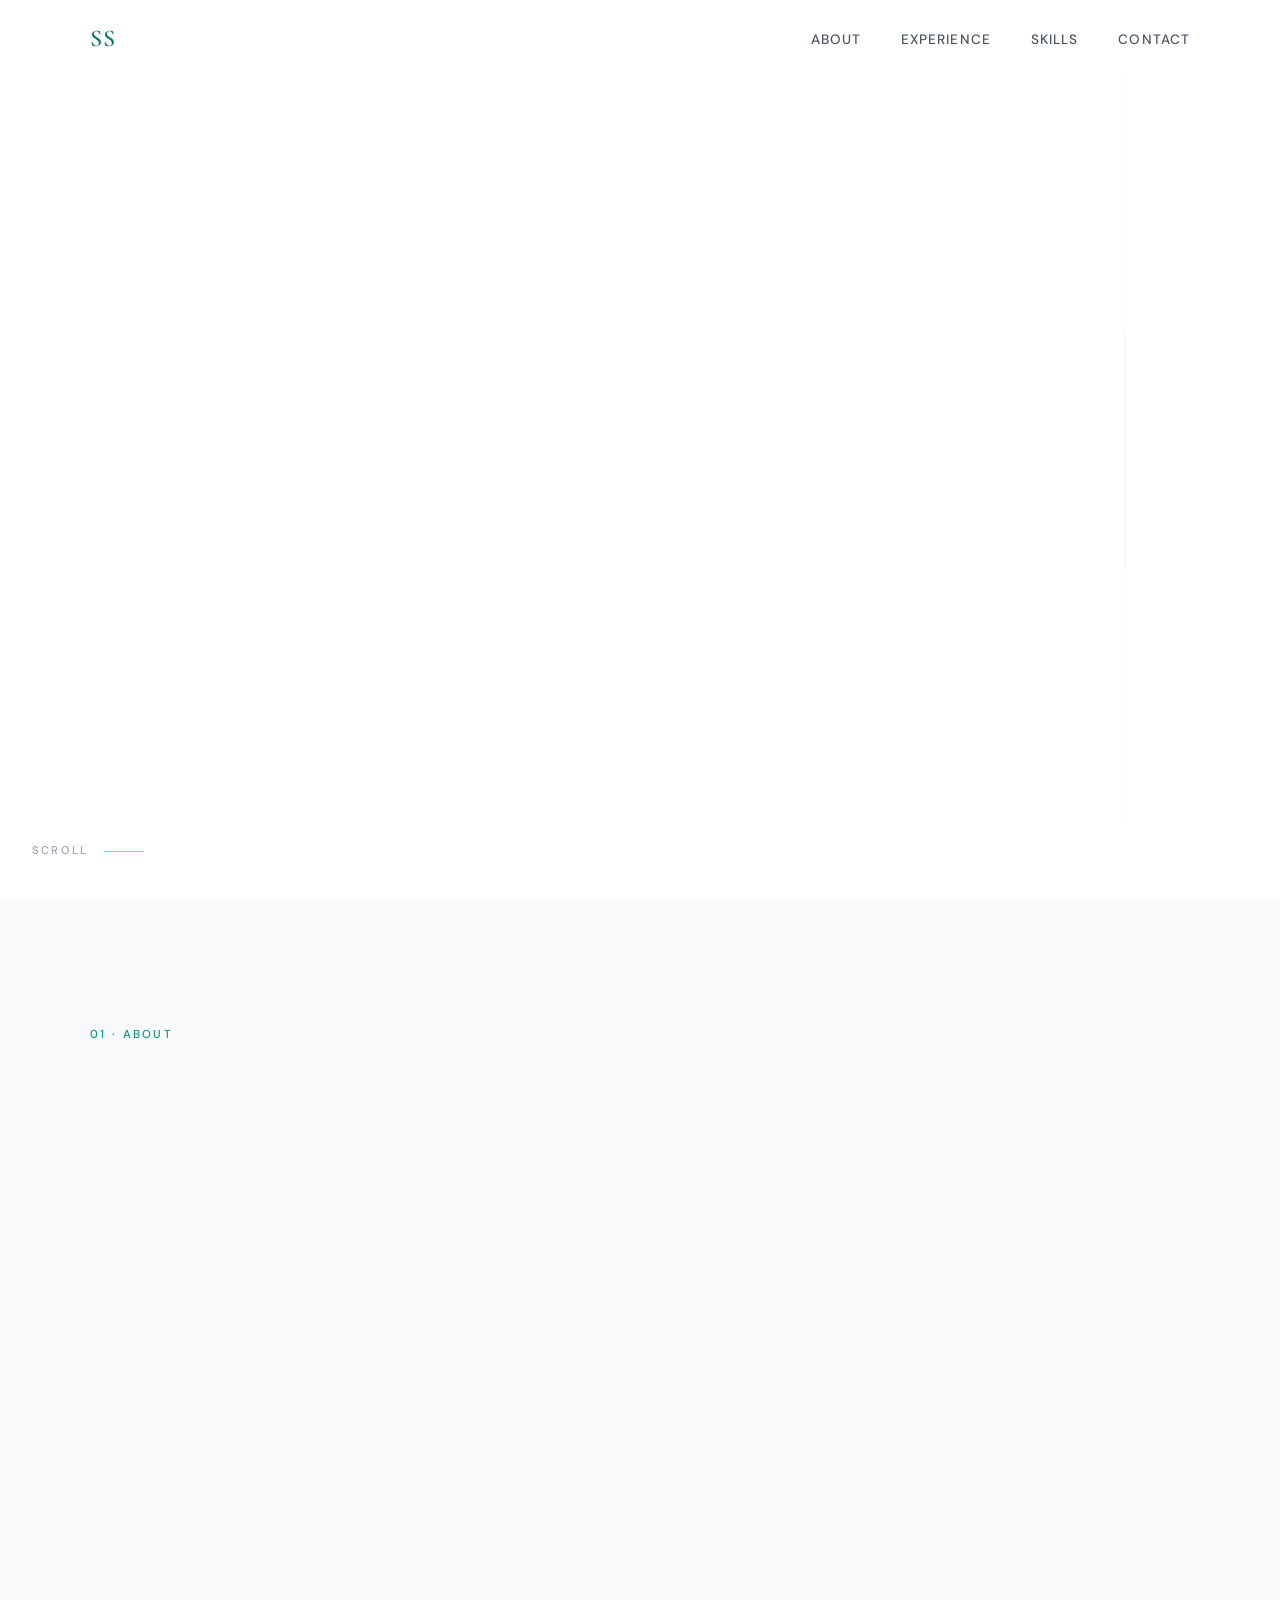
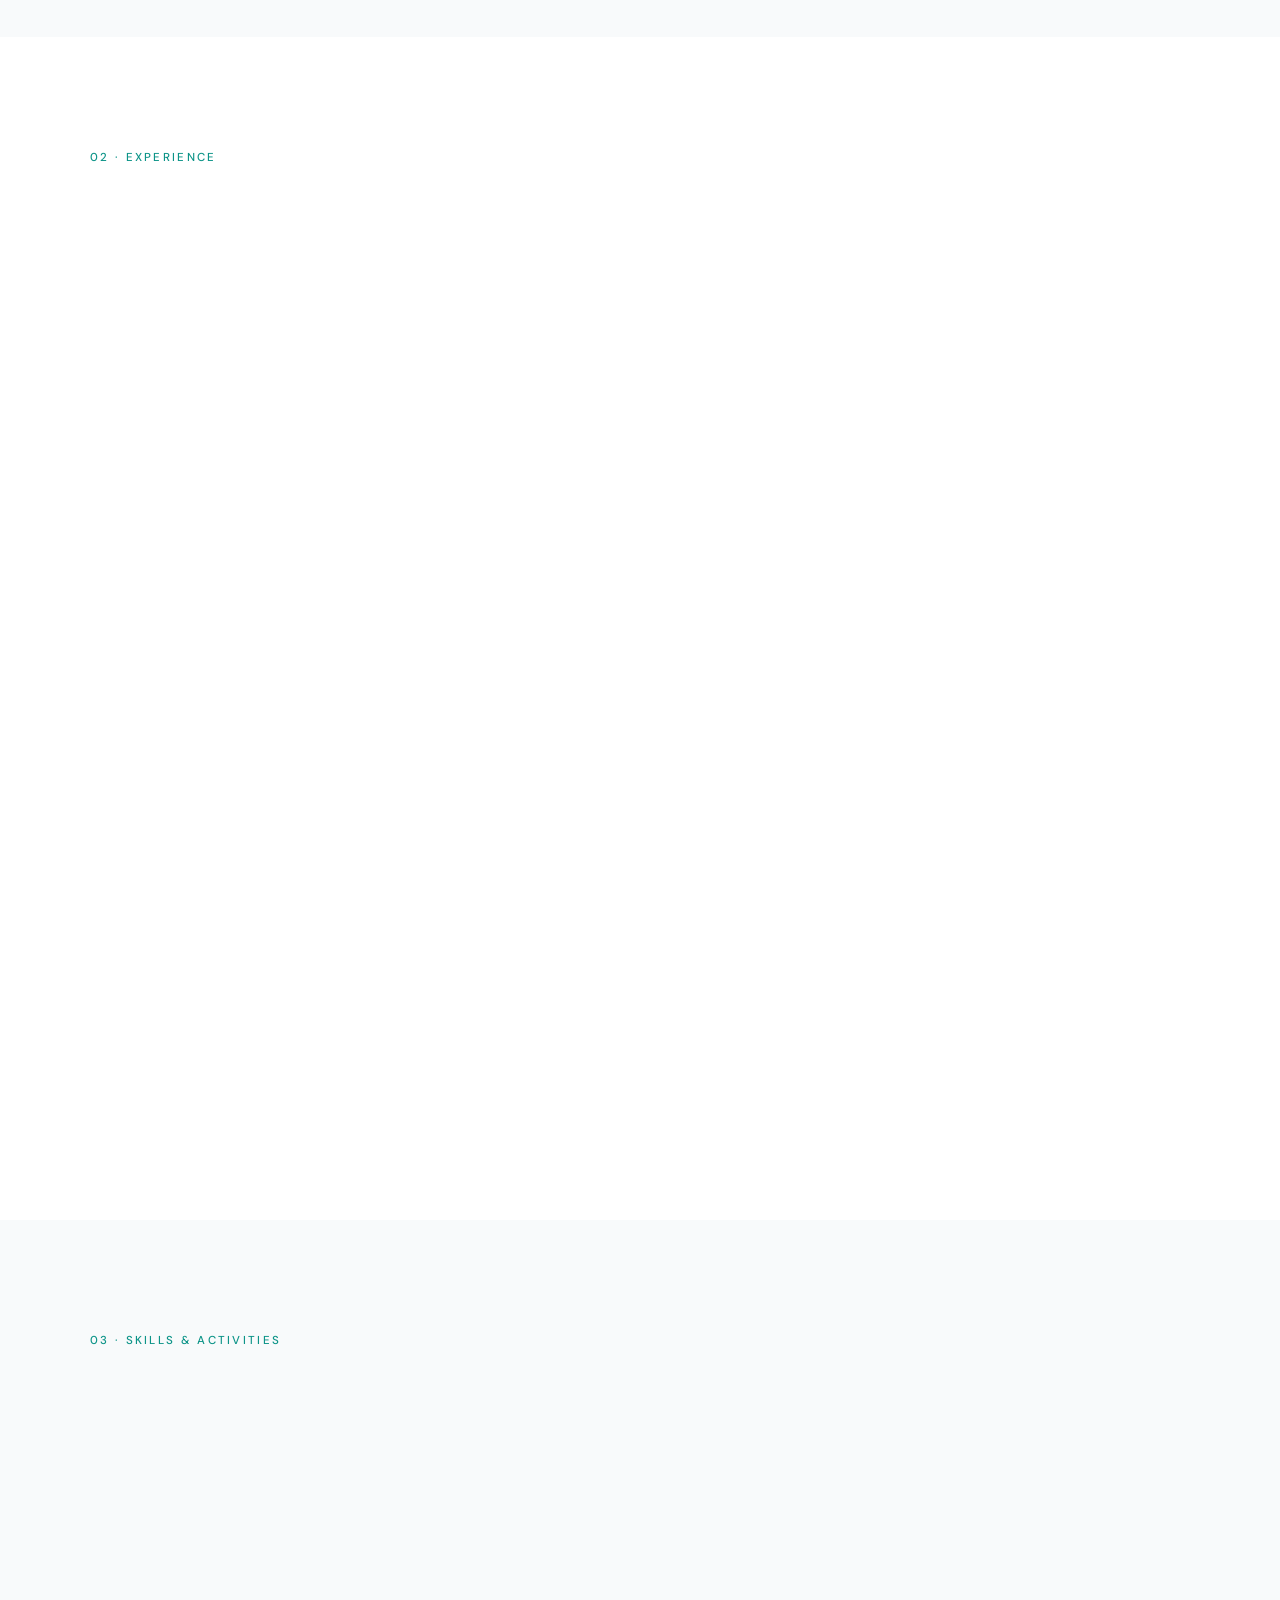
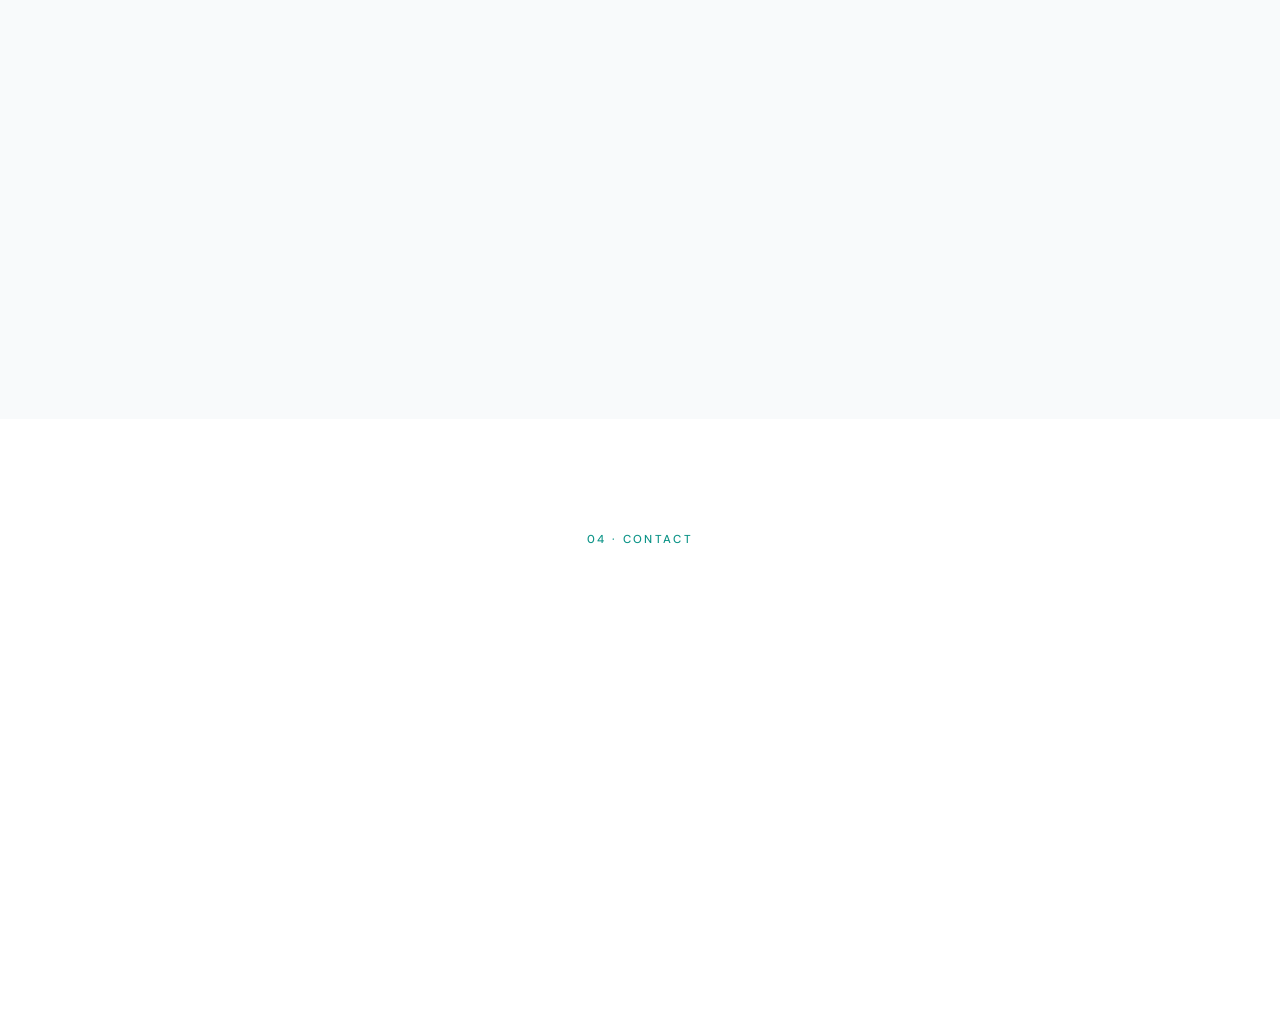
==== index[1].html @ 643a497d "Add files via upload" ====
<!DOCTYPE html>
<html lang="en">
<head>
  <meta charset="UTF-8" />
  <meta name="viewport" content="width=device-width, initial-scale=1.0" />
  <title>Samuel Shapiro — Portfolio</title>
  <link rel="stylesheet" href="styles.css" />
  <link rel="preconnect" href="https://fonts.googleapis.com" />
  <link rel="preconnect" href="https://fonts.gstatic.com" crossorigin />
  <link href="https://fonts.googleapis.com/css2?family=Cormorant+Garamond:ital,wght@0,300;0,400;0,600;1,300;1,400&family=DM+Sans:wght@300;400;500&display=swap" rel="stylesheet" />
</head>
<body>

  <!-- NAV -->
  <nav id="navbar">
    <div class="nav-inner">
      <a href="#hero" class="nav-logo">SS</a>
      <ul class="nav-links">
        <li><a href="#about">About</a></li>
        <li><a href="#experience">Experience</a></li>
        <li><a href="#skills">Skills</a></li>
        <li><a href="#contact">Contact</a></li>
      </ul>
      <button class="nav-toggle" id="navToggle" aria-label="Toggle menu">
        <span></span><span></span><span></span>
      </button>
    </div>
  </nav>

  <!-- HERO -->
  <section id="hero">
    <div class="hero-bg-line"></div>
    <div class="hero-content">
      <div class="hero-text">
        <p class="hero-eyebrow reveal">Business Analytics & Pre-Law · Rutgers University</p>
        <h1 class="hero-name reveal">Samuel<br><em>Shapiro</em></h1>
        <p class="hero-tagline reveal">Analytical thinker. Persuasive communicator.<br>Future leader at the intersection of business and law.</p>
        <div class="hero-cta reveal">
          <a href="#about" class="btn-primary">Learn More</a>
          <a href="#contact" class="btn-ghost">Get In Touch</a>
        </div>
      </div>
      <div class="hero-photo reveal">
        <img src="IMG_1897.jpg" alt="Samuel Shapiro" />
      </div>
    </div>
    <div class="hero-scroll-hint">
      <span>Scroll</span>
      <div class="scroll-line"></div>
    </div>
  </section>

  <!-- ABOUT -->
  <section id="about">
    <div class="section-inner about-grid">
      <div class="about-label-col">
        <span class="section-label">01 · About</span>
      </div>
      <div class="about-text-col">
        <h2 class="section-heading reveal">Who I Am</h2>
        <p class="about-body reveal">I'm a first-year student at Rutgers University pursuing a B.S. in Business Analytics &amp; Information Technology with a Pre-Law concentration. I bring together analytical rigor, competitive debate experience, and a genuine curiosity about how law and business intersect to shape the world.</p>
        <p class="about-body reveal">Outside the classroom, I've led an orchestra section, competed on a varsity swim team, and built real customer-service skills at work — all while maintaining a 4.0 GPA. I thrive in environments that demand both precision and persuasion.</p>
        <div class="about-stats reveal">
          <div class="stat">
            <span class="stat-num">4.0</span>
            <span class="stat-label">GPA</span>
          </div>
          <div class="stat">
            <span class="stat-num">8+</span>
            <span class="stat-label">Debate Competitions</span>
          </div>
          <div class="stat">
            <span class="stat-num">100+</span>
            <span class="stat-label">Performance Hours</span>
          </div>
          <div class="stat">
            <span class="stat-num">3+</span>
            <span class="stat-label">Years Leadership</span>
          </div>
        </div>
      </div>
    </div>
  </section>

  <!-- EXPERIENCE -->
  <section id="experience">
    <div class="section-inner">
      <div class="section-header-row">
        <span class="section-label">02 · Experience</span>
        <h2 class="section-heading reveal">Work &amp; Leadership</h2>
      </div>

      <div class="exp-grid">

        <div class="exp-card reveal">
          <div class="exp-icon">🎯</div>
          <div class="exp-meta">
            <span class="exp-org">Taco Bell</span>
            <span class="exp-date">May 2022 – Aug 2025</span>
          </div>
          <h3 class="exp-title">Team Member, Service</h3>
          <p class="exp-location">West Berlin, NJ</p>
          <ul class="exp-bullets">
            <li>Handled 150+ transactions per shift with strong customer service standards</li>
            <li>Resolved customer concerns promptly in a high-volume, fast-paced environment</li>
            <li>Collaborated clearly with teammates and management across 6–8 hour shifts</li>
          </ul>
        </div>

        <div class="exp-card reveal">
          <div class="exp-icon">🎤</div>
          <div class="exp-meta">
            <span class="exp-org">South Jersey Debate League</span>
            <span class="exp-date">Nov 2023 – Feb 2025</span>
          </div>
          <h3 class="exp-title">Team Member — Negative</h3>
          <p class="exp-location">Marlton, NJ</p>
          <ul class="exp-bullets">
            <li>20+ hours of research per season on complex policy issues</li>
            <li>Competed in 8+ arbitrated debates, honing public speaking &amp; critical thinking</li>
            <li>Constructed and defended sophisticated arguments under competitive pressure</li>
          </ul>
        </div>

        <div class="exp-card reveal">
          <div class="exp-icon">🎻</div>
          <div class="exp-meta">
            <span class="exp-org">Cherokee High School Orchestra</span>
            <span class="exp-date">Sep 2021 – Jun 2025</span>
          </div>
          <h3 class="exp-title">Lead of Viola Section · Leadership Committee</h3>
          <p class="exp-location">Marlton, NJ</p>
          <ul class="exp-bullets">
            <li>100+ volunteer performance hours across formal and casual events</li>
            <li>Led outreach to 150+ middle school students alongside the leadership team</li>
            <li>Upheld performance standards across 5 distinct orchestral ensembles</li>
          </ul>
        </div>

        <div class="exp-card reveal">
          <div class="exp-icon">🏊</div>
          <div class="exp-meta">
            <span class="exp-org">Varsity Men's Swim Team</span>
            <span class="exp-date">Nov 2021 – Feb 2025</span>
          </div>
          <h3 class="exp-title">Varsity Team Member</h3>
          <p class="exp-location">Marlton, NJ</p>
          <ul class="exp-bullets">
            <li>Balanced rigorous daily practice with a demanding academic course load</li>
            <li>Contributed to team outcomes through disciplined collaboration and training</li>
            <li>Competed in 2+ meets per week while maintaining academic excellence</li>
          </ul>
        </div>

      </div>
    </div>
  </section>

  <!-- SKILLS -->
  <section id="skills">
    <div class="section-inner">
      <div class="section-header-row">
        <span class="section-label">03 · Skills &amp; Activities</span>
        <h2 class="section-heading reveal">What I Bring</h2>
      </div>

      <div class="skills-layout">
        <div class="skills-col reveal">
          <h3 class="skills-group-title">Academic Focus</h3>
          <div class="tag-list">
            <span class="tag">Business Analytics</span>
            <span class="tag">Information Technology</span>
            <span class="tag">Pre-Law</span>
            <span class="tag">Macroeconomics</span>
            <span class="tag">Microeconomics</span>
            <span class="tag">Statistics for Business</span>
            <span class="tag">Supply Chain</span>
            <span class="tag">Marketing</span>
          </div>
        </div>

        <div class="skills-col reveal">
          <h3 class="skills-group-title">Tools &amp; Software</h3>
          <div class="tag-list">
            <span class="tag teal">Microsoft Word</span>
            <span class="tag teal">Microsoft PowerPoint</span>
          </div>
          <h3 class="skills-group-title" style="margin-top:2rem;">Core Competencies</h3>
          <div class="tag-list">
            <span class="tag">Public Speaking</span>
            <span class="tag">Critical Thinking</span>
            <span class="tag">Customer Service</span>
            <span class="tag">Team Leadership</span>
            <span class="tag">Research &amp; Analysis</span>
          </div>
        </div>

        <div class="skills-col reveal">
          <h3 class="skills-group-title">Campus Organizations</h3>
          <ul class="org-list">
            <li>Beta Alpha Psi (BAP) Honors Society</li>
            <li>Rutgers Pre-Law Society</li>
            <li>Rutgers Hillel Pre-Law Society</li>
            <li>Business Information Technology Society</li>
            <li>Rutgers Olami JBiz</li>
            <li>Rutgers RJX · Chabad · Hillel</li>
            <li>Intramural Flag Football</li>
          </ul>
        </div>
      </div>

      <!-- Honors bar -->
      <div class="honors-bar reveal">
        <span class="honor">🏅 Dean's List — Fall 2025</span>
        <span class="honor-divider">·</span>
        <span class="honor">🧠 Youth MENSA</span>
        <span class="honor-divider">·</span>
        <span class="honor">📘 National Honors Society 2024–25</span>
        <span class="honor-divider">·</span>
        <span class="honor">🌟 Academic Excellence Award 2021–25</span>
      </div>
    </div>
  </section>

  <!-- CONTACT -->
  <section id="contact">
    <div class="section-inner contact-inner">
      <span class="section-label">04 · Contact</span>
      <h2 class="section-heading reveal">Let's Connect</h2>
      <p class="contact-sub reveal">I'm always open to new conversations, opportunities, and connections.</p>

      <div class="contact-cards reveal">
        <a href="/cdn-cgi/l/email-protection#146775793a677c75647d667b2c2423547379757d783a777b79" class="contact-card">
          <span class="contact-icon">✉</span>
          <span class="contact-type">Email</span>
          <span class="contact-value"><span class="__cf_email__" data-cfemail="c4b7a5a9eab7aca5b4adb6abfcf4f384a3a9a5ada8eaa7aba9">[email&#160;protected]</span></span>
        </a>
        <a href="tel:8568666456" class="contact-card">
          <span class="contact-icon">📞</span>
          <span class="contact-type">Phone</span>
          <span class="contact-value">856-866-6456</span>
        </a>
        <a href="https://www.linkedin.com/in/sam-shapiro-b4908a328" target="_blank" class="contact-card">
          <span class="contact-icon">💼</span>
          <span class="contact-type">LinkedIn</span>
          <span class="contact-value">sam-shapiro-b4908a328</span>
        </a>
      </div>
    </div>
  </section>

  <foo
---- styles.css ----
/* =========================================
   SAMUEL SHAPIRO · PORTFOLIO
   Clean · Minimal · Editorial · Teal Accent
   ========================================= */

*, *::before, *::after {
  box-sizing: border-box;
  margin: 0;
  padding: 0;
}

:root {
  --teal: #0d9488;
  --teal-light: #ccfbf1;
  --teal-mid: #5eead4;
  --teal-dark: #0f766e;
  --white: #ffffff;
  --off-white: #f8fafb;
  --gray-50: #f9fafb;
  --gray-100: #f3f4f6;
  --gray-200: #e5e7eb;
  --gray-400: #9ca3af;
  --gray-600: #4b5563;
  --gray-800: #1f2937;
  --black: #0a0a0a;
  --font-display: 'Cormorant Garamond', Georgia, serif;
  --font-body: 'DM Sans', sans-serif;
  --max-w: 1100px;
  --section-pad: 7rem 2rem;
}

html { scroll-behavior: smooth; }

body {
  font-family: var(--font-body);
  background: var(--white);
  color: var(--gray-800);
  line-height: 1.6;
  overflow-x: hidden;
}

/* ── NAV ──────────────────────────────────── */
#navbar {
  position: fixed;
  top: 0; left: 0; right: 0;
  z-index: 100;
  padding: 1.25rem 2rem;
  transition: background 0.3s, box-shadow 0.3s;
}

#navbar.scrolled {
  background: rgba(255,255,255,0.95);
  backdrop-filter: blur(8px);
  box-shadow: 0 1px 0 var(--gray-200);
}

.nav-inner {
  max-width: var(--max-w);
  margin: auto;
  display: flex;
  align-items: center;
  justify-content: space-between;
}

.nav-logo {
  font-family: var(--font-display);
  font-size: 1.5rem;
  font-weight: 600;
  color: var(--teal-dark);
  text-decoration: none;
  letter-spacing: 0.05em;
}

.nav-links {
  list-style: none;
  display: flex;
  gap: 2.5rem;
}

.nav-links a {
  text-decoration: none;
  font-size: 0.85rem;
  font-weight: 500;
  letter-spacing: 0.08em;
  text-transform: uppercase;
  color: var(--gray-600);
  transition: color 0.2s;
}

.nav-links a:hover { color: var(--teal); }

.nav-toggle {
  display: none;
  flex-direction: column;
  gap: 5px;
  background: none;
  border: none;
  cursor: pointer;
  padding: 4px;
}
.nav-toggle span {
  display: block;
  width: 22px;
  height: 2px;
  background: var(--gray-800);
  transition: all 0.3s;
}

/* ── HERO ─────────────────────────────────── */
#hero {
  min-height: 100vh;
  display: flex;
  align-items: center;
  position: relative;
  padding: 0 2rem;
  background: var(--white);
  overflow: hidden;
}

.hero-bg-line {
  position: absolute;
  top: 0; right: 12%;
  width: 1px;
  height: 100%;
  background: linear-gradient(to bottom, transparent, var(--teal-light), transparent);
  opacity: 0.6;
}

.hero-content {
  max-width: var(--max-w);
  margin: auto;
  width: 100%;
  padding-top: 5rem;
}

.hero-content {
  display: flex;
  align-items: center;
  justify-content: space-between;
  gap: 4rem;
}

.hero-text {
  flex: 1;
}

.hero-photo {
  flex-shrink: 0;
  width: 320px;
  height: 320px;
}

.hero-photo img {
  width: 100%;
  height: 100%;
  object-fit: cover;
  border-radius: 50%;
  border: 4px solid var(--teal-light);
  box-shadow: 0 0 0 8px rgba(13,148,136,0.08), 0 20px 60px rgba(0,0,0,0.12);
  display: block;
}

@media (max-width: 900px) {
  .hero-content {
    flex-direction: column-reverse;
    gap: 2.5rem;
    text-align: center;
  }
  .hero-photo {
    width: 200px;
    height: 200px;
  }
  .hero-tagline { margin: 0 auto 3rem; }
  .hero-cta { justify-content: center; }
}

.hero-eyebrow {
  font-family: var(--font-body);
  font-size: 0.8rem;
  font-weight: 500;
  letter-spacing: 0.18em;
  text-transform: uppercase;
  color: var(--teal);
  margin-bottom: 1.5rem;
}

.hero-name {
  font-family: var(--font-display);
  font-size: clamp(4.5rem, 10vw, 9rem);
  font-weight: 300;
  line-height: 0.9;
  color: var(--black);
  margin-bottom: 2rem;
}

.hero-name em {
  font-style: italic;
  color: var(--teal-dark);
}

.hero-tagline {
  font-size: 1.1rem;
  font-weight: 300;
  color: var(--gray-600);
  line-height: 1.8;
  max-width: 480px;
  margin-bottom: 3rem;
}

.hero-cta {
  display: flex;
  gap: 1rem;
  flex-wrap: wrap;
}

.btn-primary {
  display: inline-block;
  padding: 0.85rem 2.2rem;
  background: var(--teal);
  color: var(--white);
  text-decoration: none;
  font-size: 0.85rem;
  font-weight: 500;
  letter-spacing: 0.08em;
  text-transform: uppercase;
  transition: background 0.2s, transform 0.2s;
  border-radius: 2px;
}
.btn-primary:hover { background: var(--teal-dark); transform: translateY(-2px); }

.btn-ghost {
  display: inline-block;
  padding: 0.85rem 2.2rem;
  border: 1.5px solid var(--teal);
  color: var(--teal);
  text-decoration: none;
  font-size: 0.85rem;
  font-weight: 500;
  letter-spacing: 0.08em;
  text-transform: uppercase;
  transition: background 0.2s, color 0.2s, transform 0.2s;
  border-radius: 2px;
}
.btn-ghost:hover {
  background: var(--teal);
  color: var(--white);
  transform: translateY(-2px);
}

.hero-scroll-hint {
  position: absolute;
  bottom: 2.5rem;
  left: 2rem;
  display: flex;
  align-items: center;
  gap: 1rem;
}
.hero-scroll-hint span {
  font-size: 0.7rem;
  letter-spacing: 0.2em;
  text-transform: uppercase;
  color: var(--gray-400);
  font-weight: 500;
}
.scroll-line {
  width: 40px;
  height: 1px;
  background: var(--teal-mid);
  animation: scrollPulse 2s infinite;
}
@keyframes scrollPulse {
  0%, 100% { opacity: 0.3; width: 20px; }
  50% { opacity: 1; width: 40px; }
}

/* ── SECTIONS (shared) ────────────────────── */
section { padding: var(--section-pad); }

#about, #skills { background: var(--off-white); }
#experience, #contact { background: var(--white); }

.section-inner {
  max-width: var(--max-w);
  margin: auto;
}

.section-label {
  display: inline-block;
  font-size: 0.72rem;
  font-weight: 500;
  letter-spacing: 0.2em;
  text-transform: uppercase;
  color: var(--teal);
  margin-bottom: 0.75rem;
}

.section-heading {
  font-family: var(--font-display);
  font-size: clamp(2.4rem, 5vw, 4rem);
  font-weight: 300;
  color: var(--black);
  line-height: 1.1;
  margin-bottom: 2.5rem;
}

.section-header-row {
  display: flex;
  flex-direction: column;
  margin-bottom: 3rem;
}

/* ── ABOUT ────────────────────────────────── */
.about-grid {
  display: grid;
  grid-template-columns: 140px 1fr;
  gap: 3rem;
}

.about-label-col { padding-top: 0.5rem; }

.about-body {
  font-size: 1.05rem;
  font-weight: 300;
  color: var(--gray-600);
  line-height: 1.9;
  max-width: 640px;
  margin-bottom: 1.25rem;
}

.about-stats {
  display: grid;
  grid-template-columns: repeat(4, 1fr);
  gap: 1.5rem;
  margin-top: 3rem;
  padding-top: 2.5rem;
  border-top: 1px solid var(--gray-200);
}

.stat { text-align: center; }

.stat-num {
  display: block;
  font-family: var(--font-display);
  font-size: 2.8rem;
  font-weight: 600;
  color: var(--teal-dark);
  line-height: 1;
}

.stat-label {
  display: block;
  font-size: 0.75rem;
  font-weight: 500;
  letter-spacing: 0.1em;
  text-transform: uppercase;
  color: var(--gray-400);
  margin-top: 0.4rem;
}

/* ── EXPERIENCE ───────────────────────────── */
.exp-grid {
  display: grid;
  grid-template-columns: repeat(2, 1fr);
  gap: 1.5rem;
}

.exp-card {
  background: var(--gray-50);
  border: 1px solid var(--gray-200);
  border-radius: 4px;
  padding: 2rem 1.75rem;
  transition: border-color 0.25s, box-shadow 0.25s, transform 0.25s;
  position: relative;
  overflow: hidden;
}

.exp-card::before {
  content: '';
  position: absolute;
  top: 0; left: 0;
  width: 3px;
  height: 0;
  background: var(--teal);
  transition: height 0.35s ease;
}
.exp-card:hover::before { height: 100%; }

.exp-card:hover {
  border-color: var(--teal-mid);
  box-shadow: 0 8px 32px rgba(13,148,136,0.08);
  transform: translateY(-3px);
}

.exp-icon {
  font-size: 1.5rem;
  margin-bottom: 1rem;
}

.exp-meta {
  display: flex;
  justify-content: space-between;
  align-items: baseline;
  flex-wrap: wrap;
  gap: 0.25rem;
  margin-bottom: 0.5rem;
}

.exp-org {
  font-size: 0.78rem;
  font-weight: 500;
  letter-spacing: 0.12em;
  text-transform: uppercase;
  color: var(--teal);
}

.exp-date {
  font-size: 0.75rem;
  color: var(--gray-400);
}

.exp-title {
  font-family: var(--font-display);
  font-size: 1.35rem;
  font-weight: 600;
  color: var(--black);
  margin-bottom: 0.2rem;
}

.exp-location {
  font-size: 0.78rem;
  color: var(--gray-400);
  margin-bottom: 1rem;
}

.exp-bullets {
  list-style: none;
  display: flex;
  flex-direction: column;
  gap: 0.5rem;
}

.exp-bullets li {
  font-size: 0.88rem;
  color: var(--gray-600);
  padding-left: 1.1rem;
  position: relative;
  line-height: 1.6;
}

.exp-bullets li::before {
  content: '—';
  position: absolute;
  left: 0;
  color: var(--teal-mid);
  font-size: 0.75rem;
}

/* ── SKILLS ───────────────────────────────── */
.skills-layout {
  display: grid;
  grid-template-columns: repeat(3, 1fr);
  gap: 3rem;
  margin-bottom: 3rem;
}

.skills-group-title {
  font-size: 0.72rem;
  font-weight: 500;
  letter-spacing: 0.18em;
  text-transform: uppercase;
  color: var(--gray-400);
  margin-bottom: 1rem;
}

.tag-list {
  display: flex;
  flex-wrap: wrap;
  gap: 0.5rem;
}

.tag {
  display: inline-block;
  padding: 0.35rem 0.85rem;
  border: 1px solid var(--gray-200);
  border-radius: 2px;
  font-size: 0.8rem;
  font-weight: 400;
  color: var(--gray-600);
  background: var(--white);
  transition: border-color 0.2s, color 0.2s;
}
.tag:hover {
  border-color: var(--teal);
  color: var(--teal-dark);
}
.tag.teal {
  border-color: var(--teal-mid);
  color: var(--teal-dark);
  background: var(--teal-light);
}

.org-list {
  list-style: none;
  display: flex;
  flex-direction: column;
  gap: 0.6rem;
}

.org-list li {
  font-size: 0.88rem;
  color: var(--gray-600);
  padding-left: 1rem;
  position: relative;
}

.org-list li::before {
  content: '·';
  position: absolute;
  left: 0;
  color: var(--teal);
  font-size: 1rem;
}

.honors-bar {
  display: flex;
  flex-wrap: wrap;
  align-items: center;
  gap: 0.75rem 1.5rem;
  padding: 1.75rem 2rem;
  background: linear-gradient(135deg, var(--teal-light) 0%, #f0fdfa 100%);
  border: 1px solid var(--teal-mid);
  border-radius: 4px;
}

.honor {
  font-size: 0.83rem;
  font-weight: 500;
  color: var(--teal-dark);
}

.honor-divider {
  color: var(--teal-mid);
  font-size: 1.1rem;
}

/* ── CONTACT ──────────────────────────────── */
.contact-inner {
  text-align: center;
}

.contact-inner .section-label { display: block; margin-bottom: 0.5rem; }

.contact-sub {
  font-size: 1rem;
  color: var(--gray-400);
  margin-bottom: 3rem;
  font-weight: 300;
}

.contact-cards {
  display: grid;
  grid-template-columns: repeat(3, 1fr);
  gap: 1.25rem;
  max-width: 800px;
  margin: auto;
}

.contact-card {
  display: flex;
  flex-direction: column;
  align-items: center;
  padding: 2rem 1.5rem;
  border: 1px solid var(--gray-200);
  border-radius: 4px;
  text-decoration: none;
  transition: border-color 0.25s, box-shadow 0.25s, transform 0.25s;
  background: var(--white);
}

.contact-card:hover {
  border-color: var(--teal);
  box-shadow: 0 8px 24px rgba(13,148,136,0.1);
  transform: translateY(-4px);
}

.contact-icon {
  font-size: 1.6rem;
  margin-bottom: 0.75rem;
}

.contact-type {
  font-size: 0.7rem;
  font-weight: 500;
  letter-spacing: 0.18em;
  text-transform: uppercase;
  color: var(--teal);
  margin-bottom: 0.5rem;
}

.contact-value {
  font-size: 0.85rem;
  color: var(--gray-600);
  word-break: break-all;
  text-align: center;
}

/* ── FOOTER ───────────────────────────────── */
footer {
  padding: 2rem;
  text-align: center;
  font-size: 0.78rem;
  color: var(--gray-400);
  border-top: 1px solid var(--gray-100);
  letter-spacing: 0.05em;
}

/* ── REVEAL ANIMATIONS ────────────────────── */
.reveal {
  opacity: 0;
  transform: translateY(28px);
  transition: opacity 0.7s ease, transform 0.7s ease;
}

.reveal.visible {
  opacity: 1;
  transform: translateY(0);
}

/* stagger children with reveal class */
.reveal:nth-child(2) { transition-delay: 0.1s; }
.reveal:nth-child(3) { transition-delay: 0.2s; }
.reveal:nth-child(4) { transition-delay: 0.3s; }

/* ── RESPONSIVE ───────────────────────────── */
@media (max-width: 900px) {
  .about-grid {
    grid-template-columns: 1fr;
    gap: 0;
  }
  .about-label-col { margin-bottom: 0.5rem; }
  .about-stats { grid-template-columns: repeat(2, 1fr); }
  .exp-grid { grid-template-columns: 1fr; }
  .skills-layout { grid-template-columns: 1fr 1fr; gap: 2rem; }
  .contact-cards { grid-template-columns: 1fr; max-width: 380px; }
}

@media (max-width: 640px) {
  :root { --section-pad: 5rem 1.25rem; }
  .nav-links { display: none; }
  .nav-links.open {
    display: flex;
    flex-direction: column;
    position: fixed;
    top: 0; left: 0; right: 0;
    background: var(--white);
    padding: 5rem 2rem 2rem;
    gap: 1.5rem;
    box-shadow: 0 4px 20px rgba(0,0,0,0.08);
    z-index: 99;
  }
  .nav-toggle { display: flex; z-index: 110; }
  .skills-layout { grid-template-columns: 1fr; }
  .honors-bar { flex-direction: column; gap: 0.5rem; }
  .honor-divider { display: none; }
  .hero-scroll-hint { display: none; }
  .about-stats { grid-template-columns: repeat(2, 1fr); }
}
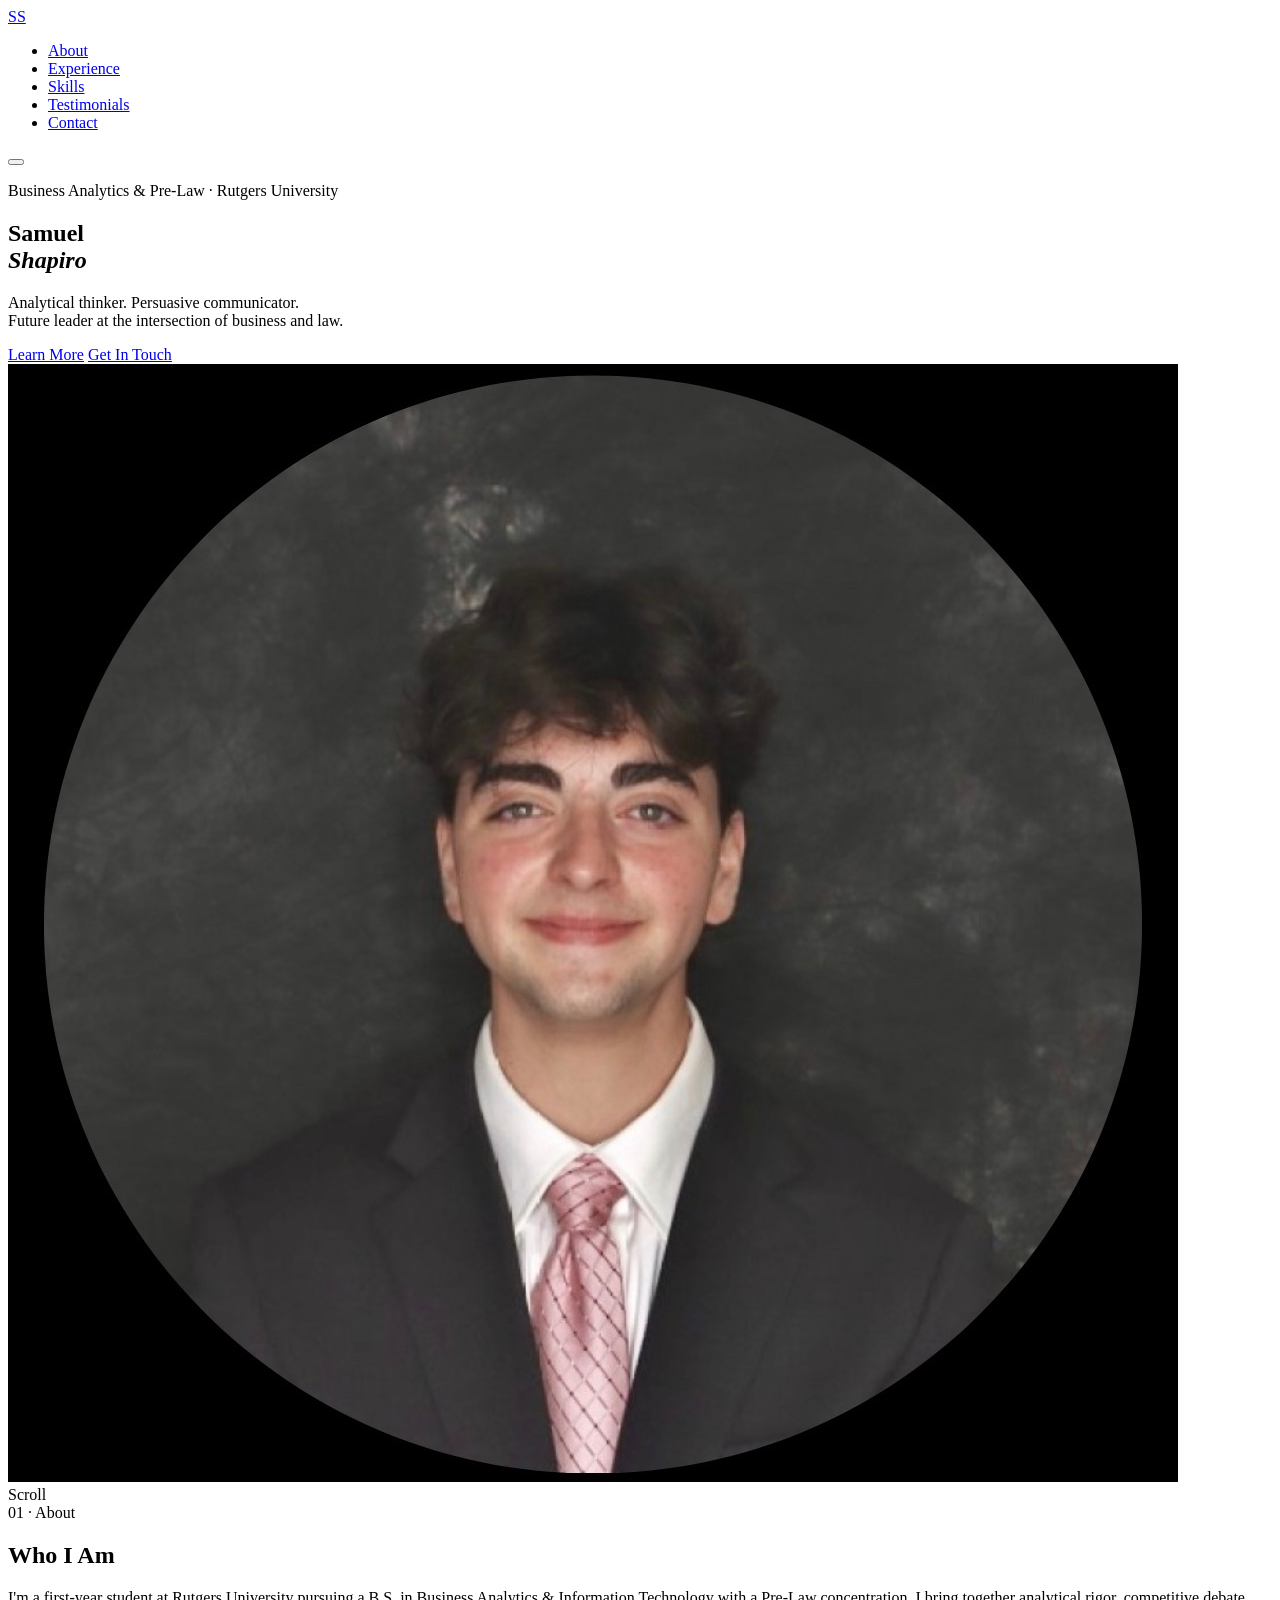
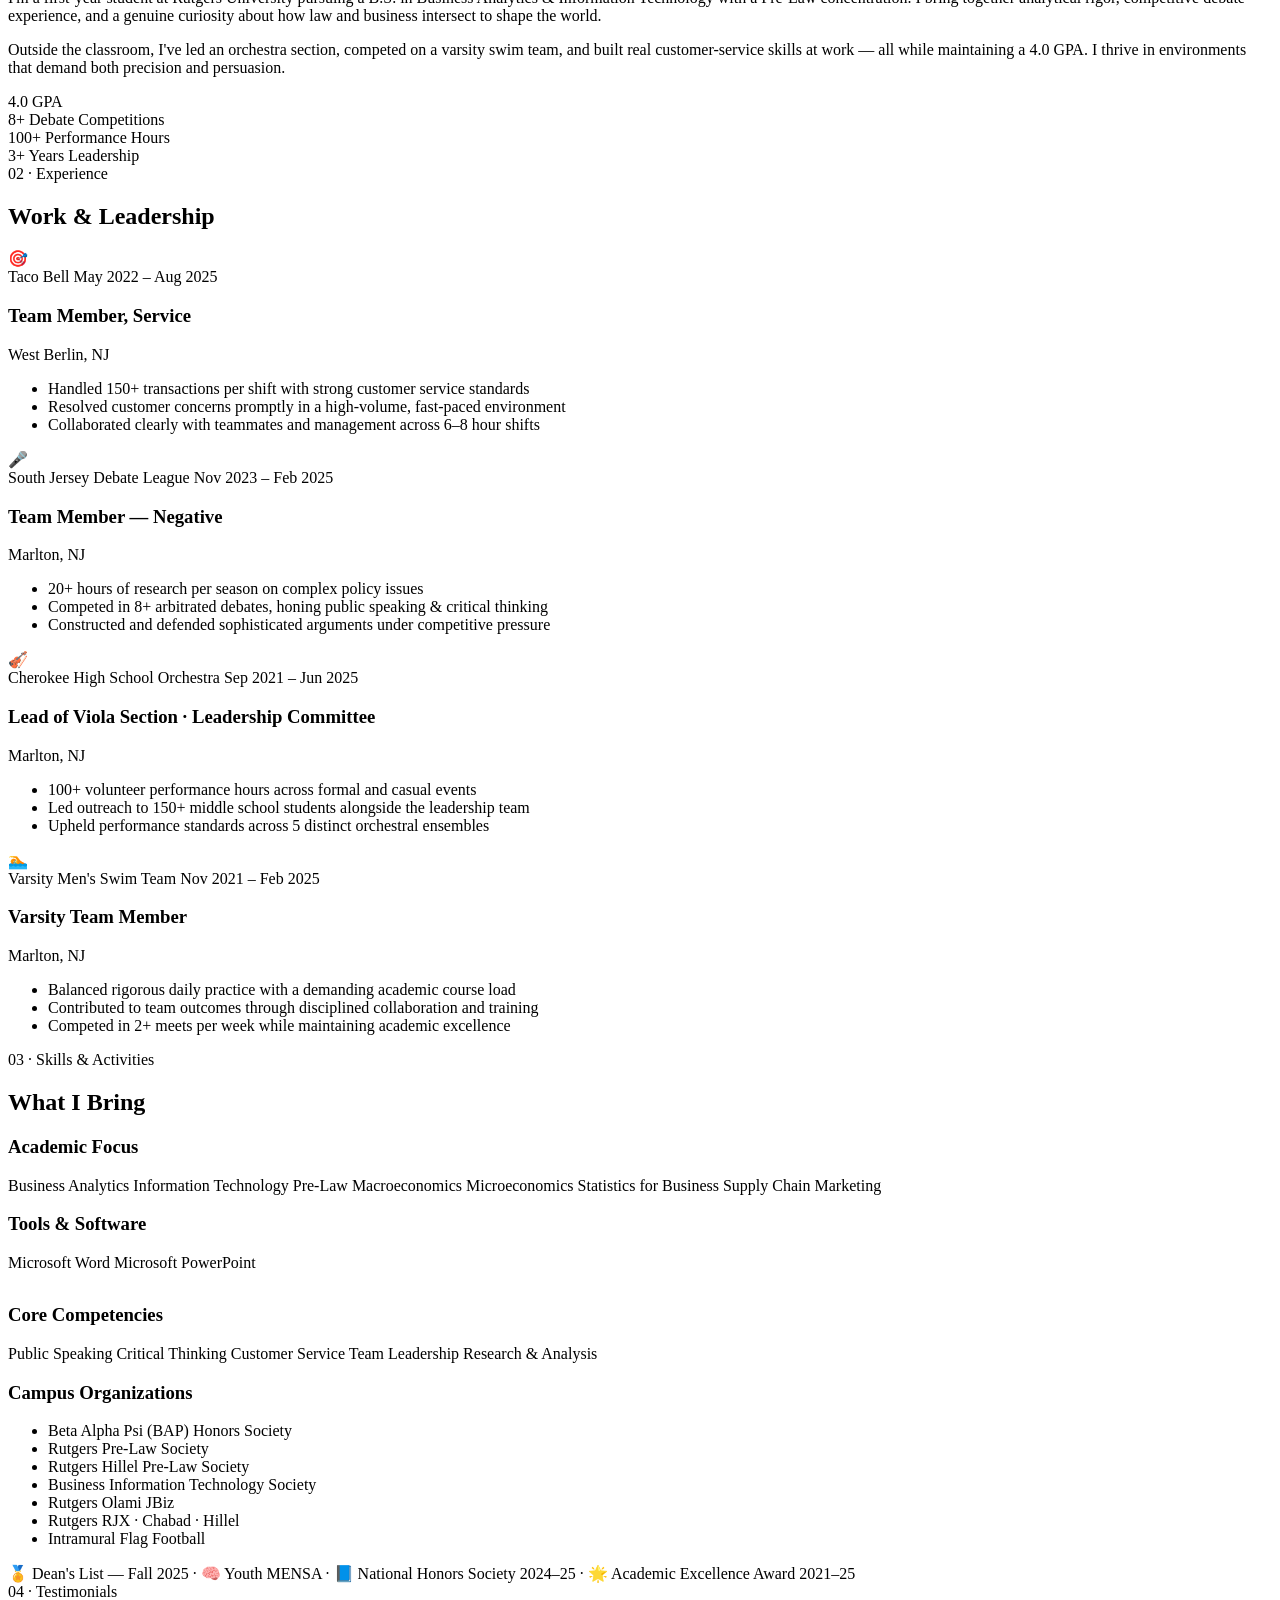
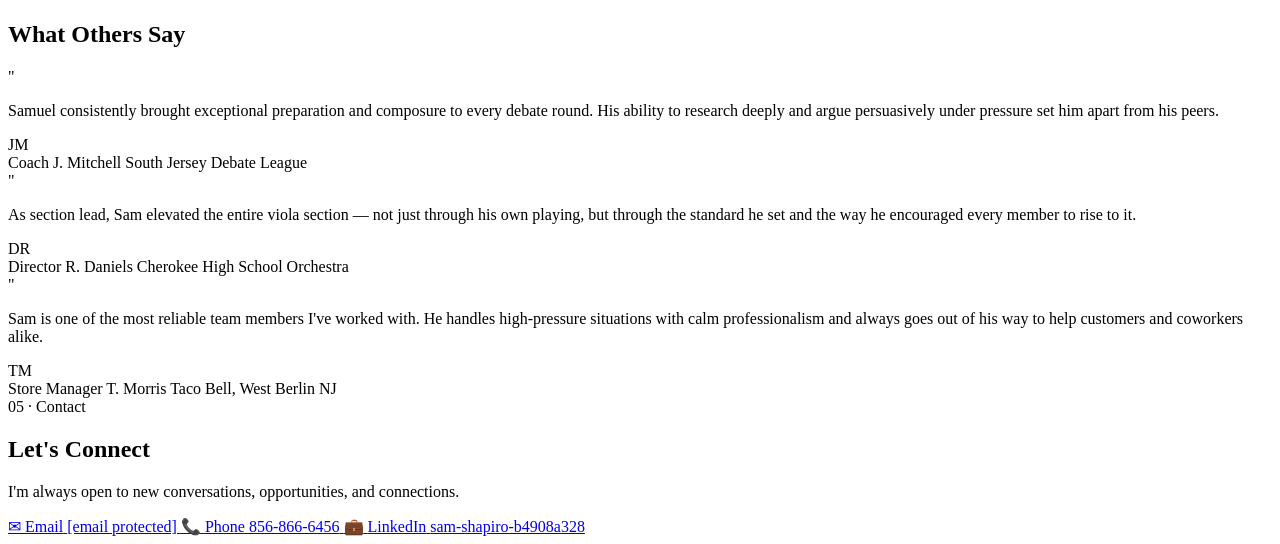
==== commit 28bcd535: "Add files via upload" ====
--- a/index[1].html
+++ b/index[1].html
@@ -7,7 +7,7 @@
   <link rel="stylesheet" href="styles.css" />
   <link rel="preconnect" href="https://fonts.googleapis.com" />
   <link rel="preconnect" href="https://fonts.gstatic.com" crossorigin />
-  <link href="https://fonts.googleapis.com/css2?family=Cormorant+Garamond:ital,wght@0,300;0,400;0,600;1,300;1,400&family=DM+Sans:wght@300;400;500&display=swap" rel="stylesheet" />
+  <link href="https://fonts.googleapis.com/css2?family=Plus+Jakarta+Sans:ital,wght@0,300;0,400;0,500;0,600;0,700;1,300;1,400&family=Outfit:wght@300;400;500;600;700&display=swap" rel="stylesheet" />
 </head>
 <body>
 
@@ -19,6 +19,7 @@
         <li><a href="#about">About</a></li>
         <li><a href="#experience">Experience</a></li>
         <li><a href="#skills">Skills</a></li>
+        <li><a href="#testimonials">Testimonials</a></li>
         <li><a href="#contact">Contact</a></li>
       </ul>
       <button class="nav-toggle" id="navToggle" aria-label="Toggle menu">
@@ -222,10 +223,59 @@
     </div>
   </section>
 
+  <!-- TESTIMONIALS -->
+  <section id="testimonials">
+    <div class="section-inner">
+      <div class="section-header-row">
+        <span class="section-label">04 · Testimonials</span>
+        <h2 class="section-heading reveal">What Others Say</h2>
+      </div>
+      <div class="testimonials-grid">
+
+        <div class="testimonial-card reveal">
+          <div class="quote-mark">"</div>
+          <p class="testimonial-text">Samuel consistently brought exceptional preparation and composure to every debate round. His ability to research deeply and argue persuasively under pressure set him apart from his peers.</p>
+          <div class="testimonial-author">
+            <div class="author-avatar">JM</div>
+            <div>
+              <span class="author-name">Coach J. Mitchell</span>
+              <span class="author-role">South Jersey Debate League</span>
+            </div>
+          </div>
+        </div>
+
+        <div class="testimonial-card reveal">
+          <div class="quote-mark">"</div>
+          <p class="testimonial-text">As section lead, Sam elevated the entire viola section — not just through his own playing, but through the standard he set and the way he encouraged every member to rise to it.</p>
+          <div class="testimonial-author">
+            <div class="author-avatar">DR</div>
+            <div>
+              <span class="author-name">Director R. Daniels</span>
+              <span class="author-role">Cherokee High School Orchestra</span>
+            </div>
+          </div>
+        </div>
+
+        <div class="testimonial-card reveal">
+          <div class="quote-mark">"</div>
+          <p class="testimonial-text">Sam is one of the most reliable team members I've worked with. He handles high-pressure situations with calm professionalism and always goes out of his way to help customers and coworkers alike.</p>
+          <div class="testimonial-author">
+            <div class="author-avatar">TM</div>
+            <div>
+              <span class="author-name">Store Manager T. Morris</span>
+              <span class="author-role">Taco Bell, West Berlin NJ</span>
+            </div>
+          </div>
+        </div>
+
+      </div>
+    </div>
+  </section>
+
   <!-- CONTACT -->
   <section id="contact">
     <div class="section-inner contact-inner">
-      <span class="section-label">04 · Contact</span>
+      <span class="section-label">05 · Contact</span>
       <h2 class="section-heading reveal">Let's Connect</h2>
       <p class="contact-sub reveal">I'm always open to new conversations, opportunities, and connections.</p>
 
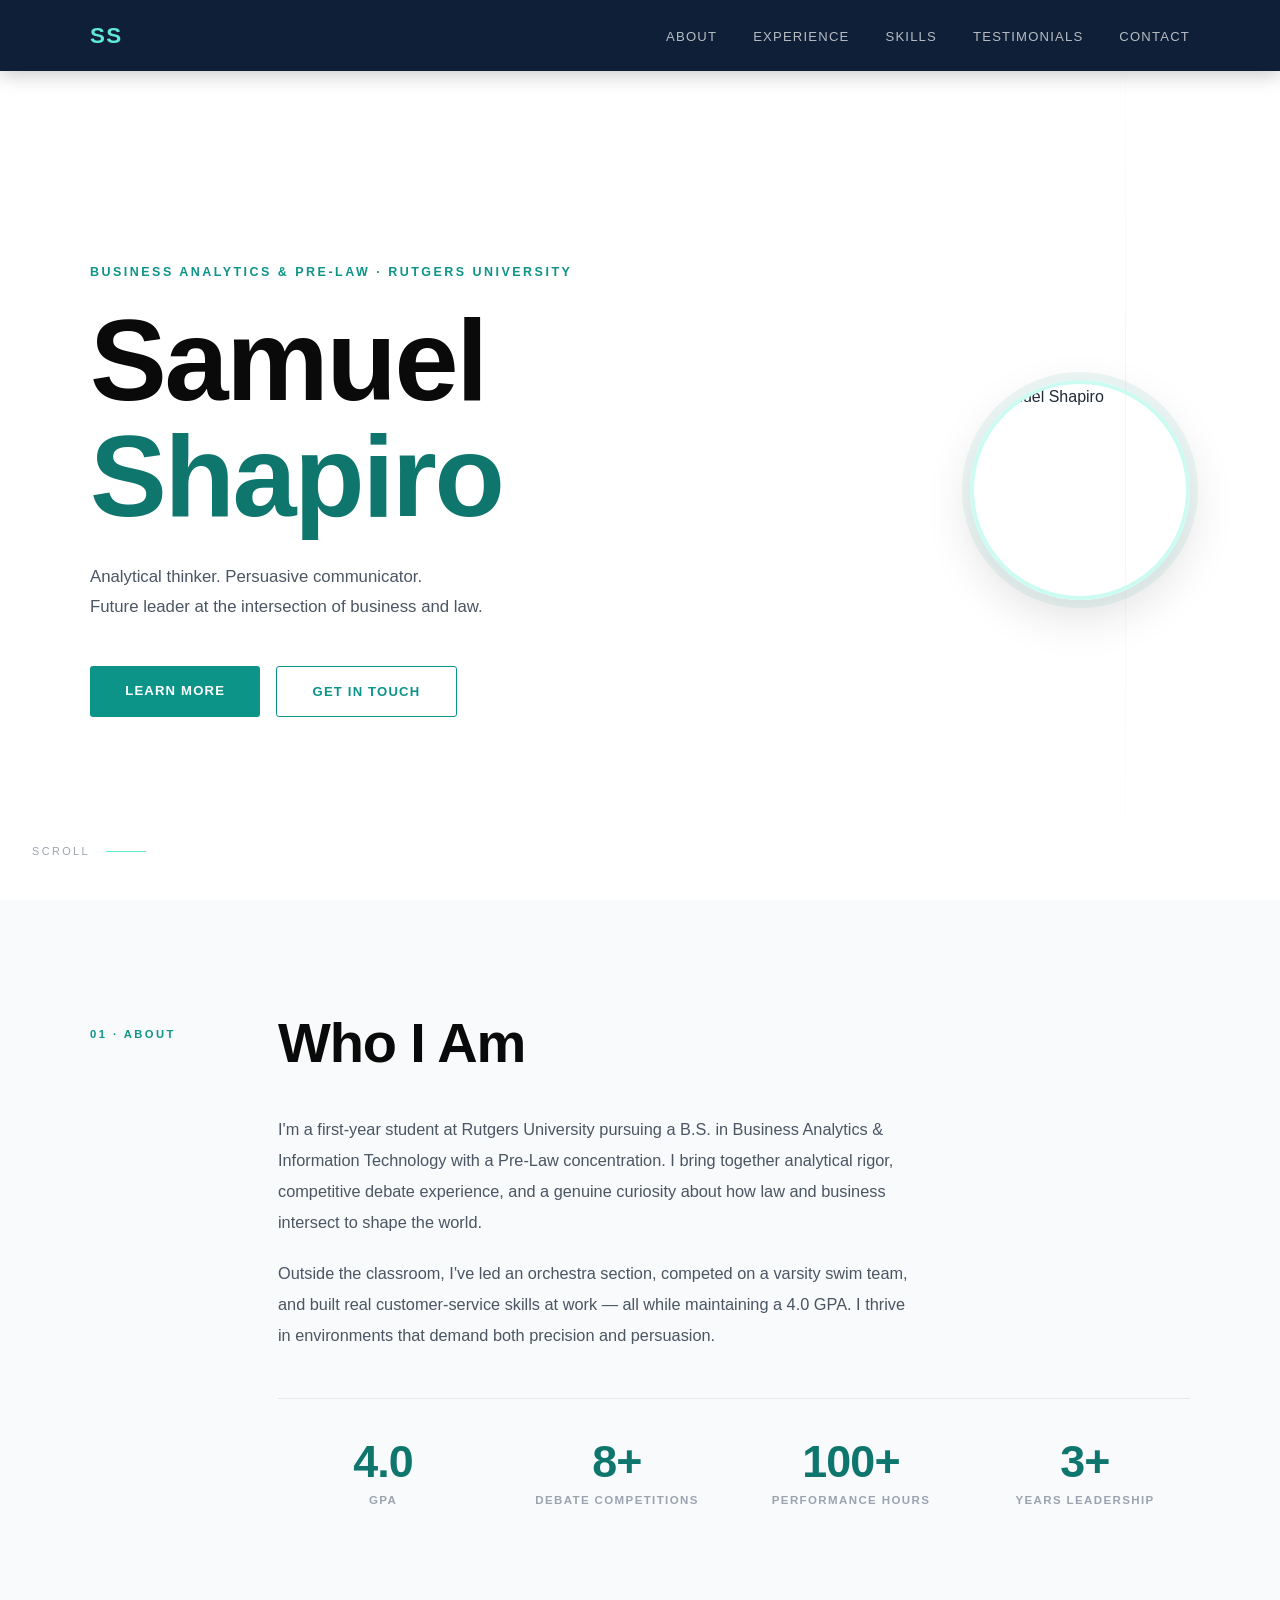
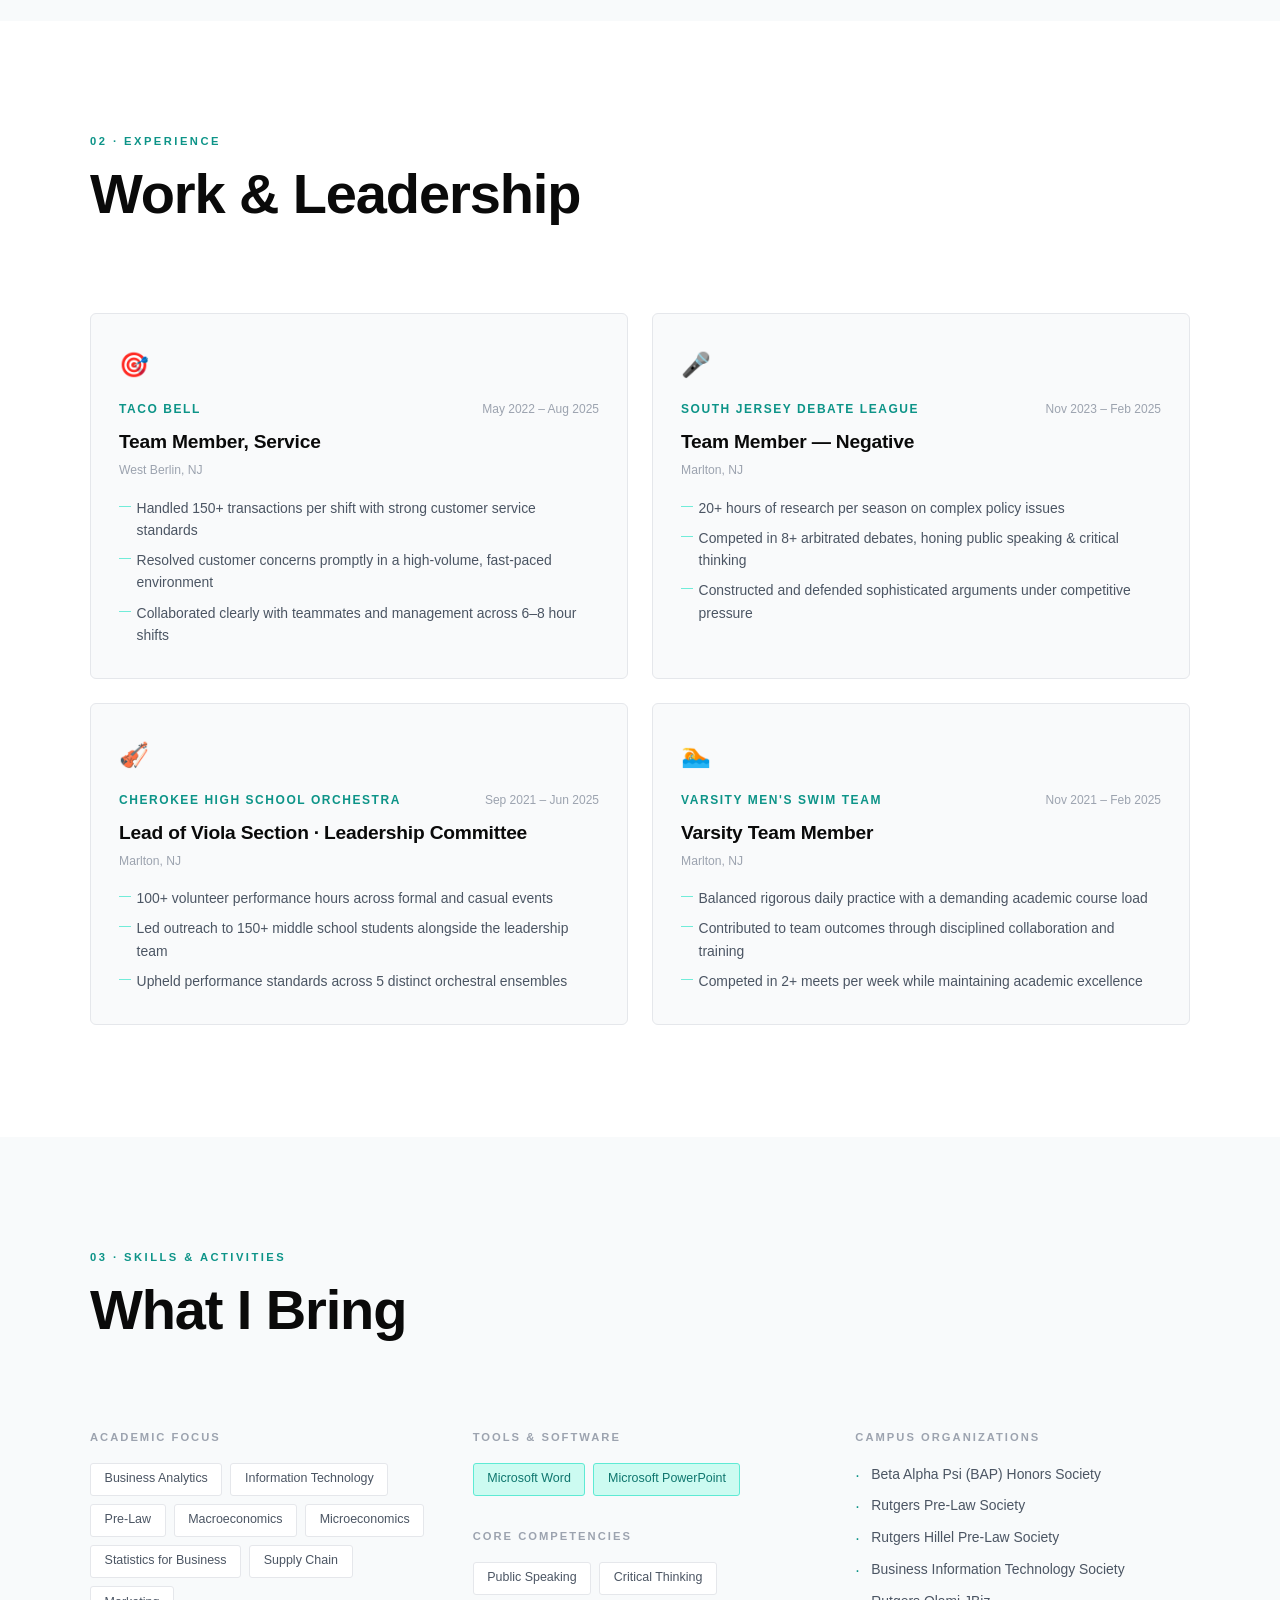
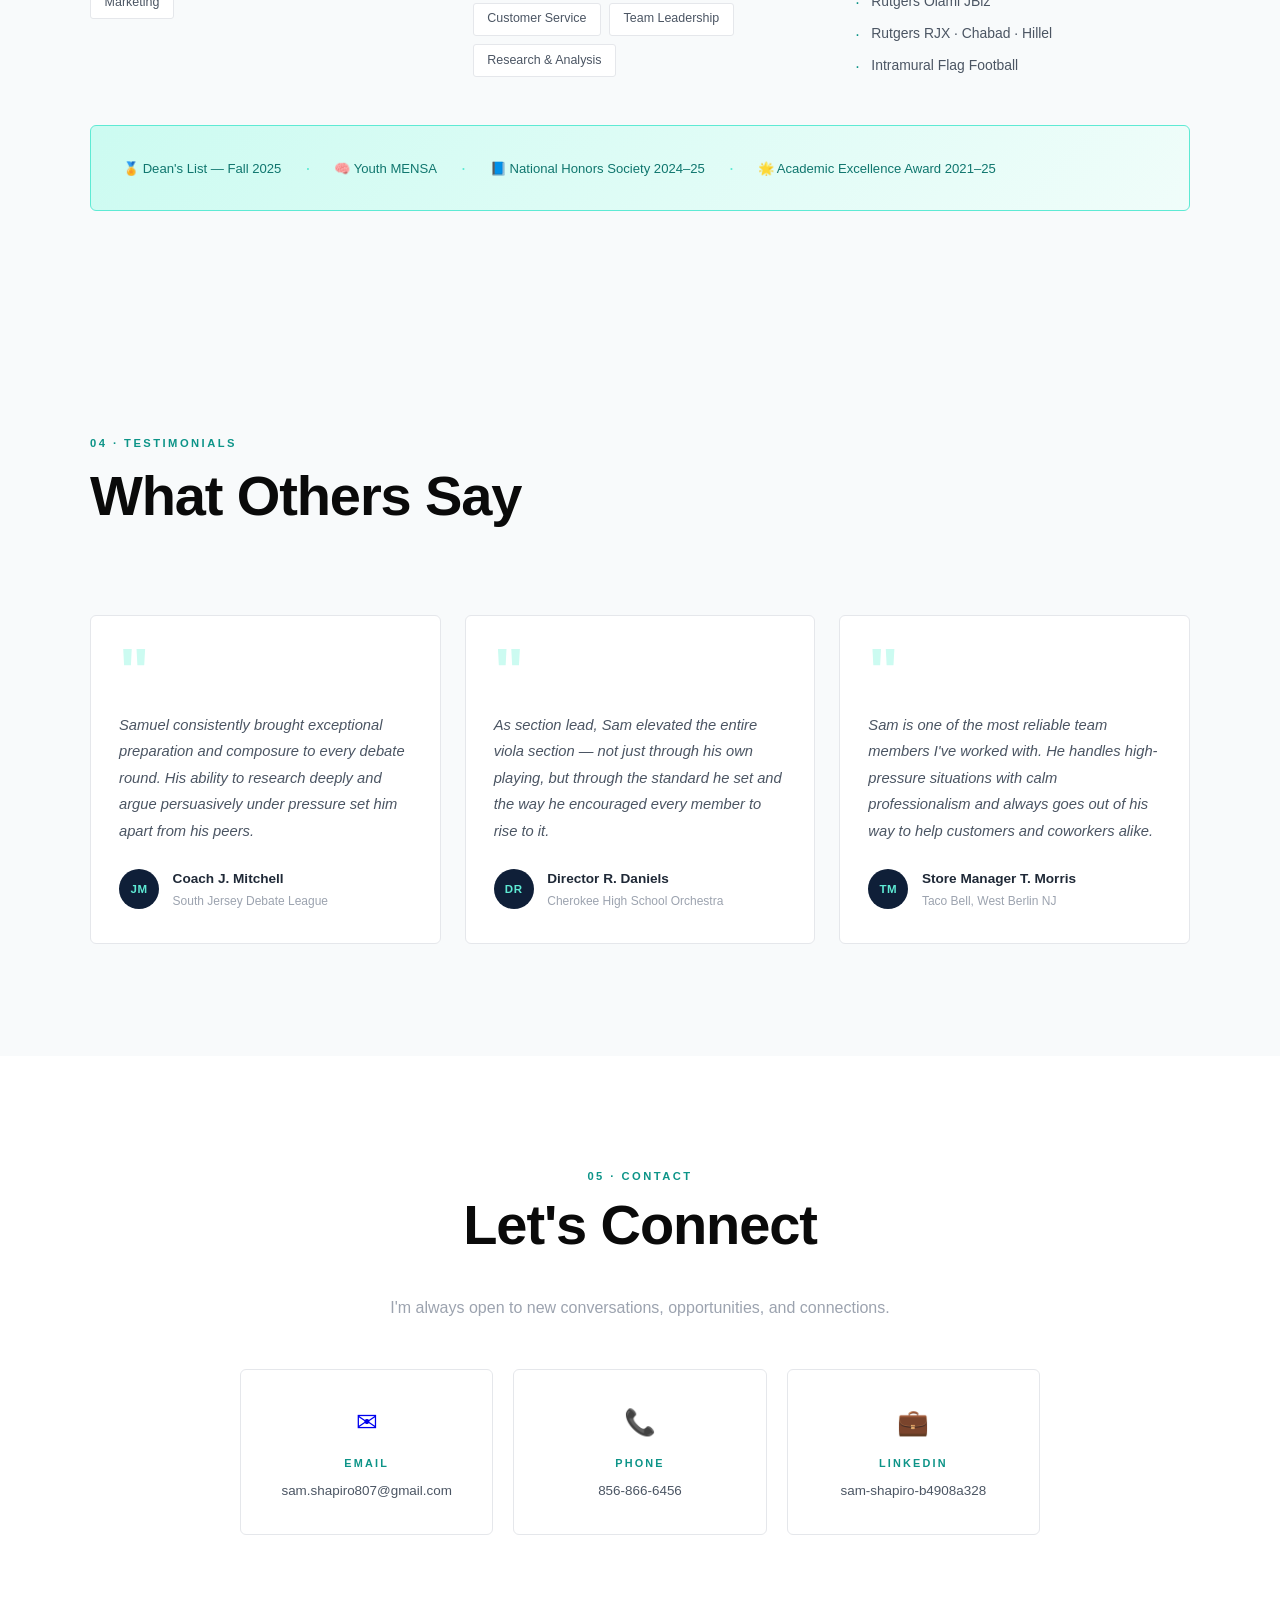
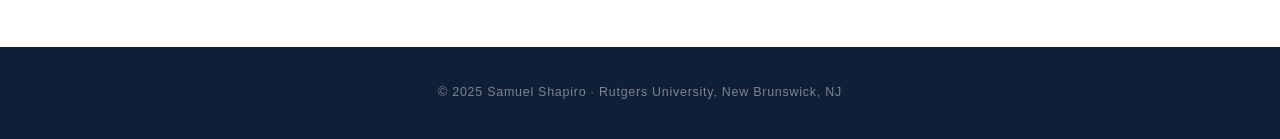
==== commit 39126635: "Add files via upload" ====
--- a/index[1].html
+++ b/index[1].html
@@ -4,10 +4,567 @@
   <meta charset="UTF-8" />
   <meta name="viewport" content="width=device-width, initial-scale=1.0" />
   <title>Samuel Shapiro — Portfolio</title>
-  <link rel="stylesheet" href="styles.css" />
   <link rel="preconnect" href="https://fonts.googleapis.com" />
   <link rel="preconnect" href="https://fonts.gstatic.com" crossorigin />
   <link href="https://fonts.googleapis.com/css2?family=Plus+Jakarta+Sans:ital,wght@0,300;0,400;0,500;0,600;0,700;1,300;1,400&family=Outfit:wght@300;400;500;600;700&display=swap" rel="stylesheet" />
+  <style>
+/* =========================================
+   SAMUEL SHAPIRO · PORTFOLIO
+   Modern · Clean · Navy + Teal
+   ========================================= */
+
+*, *::before, *::after {
+  box-sizing: border-box;
+  margin: 0;
+  padding: 0;
+}
+
+:root {
+  --teal: #0d9488;
+  --teal-light: #ccfbf1;
+  --teal-mid: #5eead4;
+  --teal-dark: #0f766e;
+  --navy: #0f1f38;
+  --white: #ffffff;
+  --off-white: #f8fafb;
+  --gray-50: #f9fafb;
+  --gray-200: #e5e7eb;
+  --gray-400: #9ca3af;
+  --gray-600: #4b5563;
+  --gray-800: #1f2937;
+  --black: #0a0a0a;
+  --font-display: 'Outfit', sans-serif;
+  --font-body: 'Plus Jakarta Sans', sans-serif;
+  --max-w: 1100px;
+  --section-pad: 7rem 2rem;
+}
+
+html { scroll-behavior: smooth; }
+
+body {
+  font-family: var(--font-body);
+  background: var(--white);
+  color: var(--gray-800);
+  line-height: 1.6;
+  overflow-x: hidden;
+}
+
+/* ── NAV ──────────────────────────────────── */
+#navbar {
+  position: fixed;
+  top: 0; left: 0; right: 0;
+  z-index: 100;
+  padding: 1.1rem 2rem;
+  background: var(--navy);
+  box-shadow: 0 2px 20px rgba(0,0,0,0.25);
+  transition: padding 0.3s;
+}
+#navbar.scrolled { padding: 0.85rem 2rem; }
+
+.nav-inner {
+  max-width: var(--max-w);
+  margin: auto;
+  display: flex;
+  align-items: center;
+  justify-content: space-between;
+}
+
+.nav-logo {
+  font-family: var(--font-display);
+  font-size: 1.4rem;
+  font-weight: 700;
+  color: var(--teal-mid);
+  text-decoration: none;
+  letter-spacing: 0.06em;
+}
+
+.nav-links {
+  list-style: none;
+  display: flex;
+  gap: 2.25rem;
+}
+
+.nav-links a {
+  text-decoration: none;
+  font-size: 0.82rem;
+  font-weight: 500;
+  letter-spacing: 0.09em;
+  text-transform: uppercase;
+  color: rgba(255,255,255,0.7);
+  transition: color 0.2s;
+}
+.nav-links a:hover,
+.nav-links a.active { color: var(--teal-mid); }
+
+.nav-toggle {
+  display: none;
+  flex-direction: column;
+  gap: 5px;
+  background: none;
+  border: none;
+  cursor: pointer;
+  padding: 6px;
+  z-index: 110;
+}
+.nav-toggle span {
+  display: block;
+  width: 24px;
+  height: 2px;
+  background: rgba(255,255,255,0.85);
+  border-radius: 2px;
+  transition: transform 0.3s, opacity 0.3s;
+  transform-origin: center;
+}
+.nav-toggle.open span:nth-child(1) { transform: rotate(45deg) translate(5px, 5px); }
+.nav-toggle.open span:nth-child(2) { opacity: 0; }
+.nav-toggle.open span:nth-child(3) { transform: rotate(-45deg) translate(5px, -5px); }
+
+/* ── HERO ─────────────────────────────────── */
+#hero {
+  height: 100vh;
+  min-height: 600px;
+  display: flex;
+  align-items: center;
+  position: relative;
+  padding: 0 2rem;
+  background: var(--white);
+  overflow: hidden;
+}
+
+.hero-bg-line {
+  position: absolute;
+  top: 0; right: 12%;
+  width: 1px;
+  height: 100%;
+  background: linear-gradient(to bottom, transparent, var(--teal-light), transparent);
+  opacity: 0.6;
+}
+
+.hero-content {
+  max-width: var(--max-w);
+  margin: auto;
+  width: 100%;
+  padding-top: 5rem;
+  display: flex;
+  align-items: center;
+  justify-content: space-between;
+  gap: 4rem;
+}
+
+.hero-text { flex: 1; }
+
+.hero-photo {
+  flex-shrink: 0;
+  width: 220px;
+  height: 220px;
+}
+
+.hero-photo img {
+  width: 100%;
+  height: 100%;
+  object-fit: cover;
+  border-radius: 50%;
+  border: 4px solid var(--teal-light);
+  box-shadow: 0 0 0 8px rgba(13,148,136,0.08), 0 16px 48px rgba(0,0,0,0.12);
+  display: block;
+}
+
+.hero-eyebrow {
+  font-size: 0.78rem;
+  font-weight: 600;
+  letter-spacing: 0.2em;
+  text-transform: uppercase;
+  color: var(--teal);
+  margin-bottom: 1.25rem;
+}
+
+.hero-name {
+  font-family: var(--font-display);
+  font-size: clamp(3.8rem, 9vw, 7.5rem);
+  font-weight: 700;
+  line-height: 1.0;
+  color: var(--black);
+  margin-bottom: 1.75rem;
+  letter-spacing: -0.02em;
+}
+
+.hero-name em {
+  font-style: normal;
+  color: var(--teal-dark);
+}
+
+.hero-tagline {
+  font-size: 1.05rem;
+  font-weight: 300;
+  color: var(--gray-600);
+  line-height: 1.8;
+  max-width: 480px;
+  margin-bottom: 2.75rem;
+}
+
+.hero-cta { display: flex; gap: 1rem; flex-wrap: wrap; }
+
+.btn-primary {
+  display: inline-block;
+  padding: 0.85rem 2.2rem;
+  background: var(--teal);
+  color: var(--white);
+  text-decoration: none;
+  font-size: 0.82rem;
+  font-weight: 600;
+  letter-spacing: 0.09em;
+  text-transform: uppercase;
+  transition: background 0.2s, transform 0.2s;
+  border-radius: 3px;
+}
+.btn-primary:hover { background: var(--teal-dark); transform: translateY(-2px); }
+
+.btn-ghost {
+  display: inline-block;
+  padding: 0.85rem 2.2rem;
+  border: 1.5px solid var(--teal);
+  color: var(--teal);
+  text-decoration: none;
+  font-size: 0.82rem;
+  font-weight: 600;
+  letter-spacing: 0.09em;
+  text-transform: uppercase;
+  transition: background 0.2s, color 0.2s, transform 0.2s;
+  border-radius: 3px;
+}
+.btn-ghost:hover { background: var(--teal); color: var(--white); transform: translateY(-2px); }
+
+.hero-scroll-hint {
+  position: absolute;
+  bottom: 2.5rem;
+  left: 2rem;
+  display: flex;
+  align-items: center;
+  gap: 1rem;
+}
+.hero-scroll-hint span {
+  font-size: 0.68rem;
+  letter-spacing: 0.22em;
+  text-transform: uppercase;
+  color: var(--gray-400);
+  font-weight: 500;
+}
+.scroll-line {
+  width: 40px;
+  height: 1px;
+  background: var(--teal-mid);
+  animation: scrollPulse 2s infinite;
+}
+@keyframes scrollPulse {
+  0%, 100% { opacity: 0.3; width: 20px; }
+  50%       { opacity: 1;   width: 40px; }
+}
+
+/* ── SECTIONS (shared) ────────────────────── */
+section { padding: var(--section-pad); }
+
+#about, #skills, #testimonials { background: var(--off-white); }
+#experience, #contact          { background: var(--white); }
+
+.section-inner { max-width: var(--max-w); margin: auto; }
+
+.section-label {
+  display: inline-block;
+  font-size: 0.7rem;
+  font-weight: 600;
+  letter-spacing: 0.22em;
+  text-transform: uppercase;
+  color: var(--teal);
+  margin-bottom: 0.75rem;
+}
+
+.section-heading {
+  font-family: var(--font-display);
+  font-size: clamp(2.2rem, 5vw, 3.5rem);
+  font-weight: 700;
+  color: var(--black);
+  line-height: 1.1;
+  margin-bottom: 2.5rem;
+  letter-spacing: -0.02em;
+}
+
+.section-header-row { display: flex; flex-direction: column; margin-bottom: 3rem; }
+
+/* ── ABOUT ────────────────────────────────── */
+.about-grid { display: grid; grid-template-columns: 140px 1fr; gap: 3rem; }
+.about-label-col { padding-top: 0.5rem; }
+
+.about-body {
+  font-size: 1.02rem;
+  font-weight: 300;
+  color: var(--gray-600);
+  line-height: 1.9;
+  max-width: 640px;
+  margin-bottom: 1.25rem;
+}
+
+.about-stats {
+  display: grid;
+  grid-template-columns: repeat(4, 1fr);
+  gap: 1.5rem;
+  margin-top: 3rem;
+  padding-top: 2.5rem;
+  border-top: 1px solid var(--gray-200);
+}
+
+.stat { text-align: center; }
+
+.stat-num {
+  display: block;
+  font-family: var(--font-display);
+  font-size: 2.8rem;
+  font-weight: 700;
+  color: var(--teal-dark);
+  line-height: 1;
+  letter-spacing: -0.02em;
+}
+
+.stat-label {
+  display: block;
+  font-size: 0.72rem;
+  font-weight: 600;
+  letter-spacing: 0.12em;
+  text-transform: uppercase;
+  color: var(--gray-400);
+  margin-top: 0.4rem;
+}
+
+/* ── EXPERIENCE ───────────────────────────── */
+.exp-grid { display: grid; grid-template-columns: repeat(2, 1fr); gap: 1.5rem; }
+
+.exp-card {
+  background: var(--gray-50);
+  border: 1px solid var(--gray-200);
+  border-radius: 6px;
+  padding: 2rem 1.75rem;
+  transition: border-color 0.25s, box-shadow 0.25s, transform 0.25s;
+  position: relative;
+  overflow: hidden;
+}
+.exp-card::before {
+  content: '';
+  position: absolute;
+  top: 0; left: 0;
+  width: 3px; height: 0;
+  background: var(--teal);
+  transition: height 0.35s ease;
+}
+.exp-card:hover::before { height: 100%; }
+.exp-card:hover {
+  border-color: var(--teal-mid);
+  box-shadow: 0 8px 32px rgba(13,148,136,0.08);
+  transform: translateY(-3px);
+}
+
+.exp-icon { font-size: 1.5rem; margin-bottom: 1rem; }
+
+.exp-meta {
+  display: flex;
+  justify-content: space-between;
+  align-items: baseline;
+  flex-wrap: wrap;
+  gap: 0.25rem;
+  margin-bottom: 0.5rem;
+}
+
+.exp-org {
+  font-size: 0.75rem; font-weight: 600;
+  letter-spacing: 0.13em; text-transform: uppercase;
+  color: var(--teal);
+}
+.exp-date { font-size: 0.75rem; color: var(--gray-400); }
+
+.exp-title {
+  font-family: var(--font-display);
+  font-size: 1.2rem; font-weight: 600;
+  color: var(--black); margin-bottom: 0.2rem;
+  letter-spacing: -0.01em;
+}
+.exp-location { font-size: 0.76rem; color: var(--gray-400); margin-bottom: 1rem; }
+
+.exp-bullets { list-style: none; display: flex; flex-direction: column; gap: 0.5rem; }
+.exp-bullets li {
+  font-size: 0.87rem; color: var(--gray-600);
+  padding-left: 1.1rem; position: relative; line-height: 1.6;
+}
+.exp-bullets li::before {
+  content: '—'; position: absolute; left: 0;
+  color: var(--teal-mid); font-size: 0.75rem;
+}
+
+/* ── SKILLS ───────────────────────────────── */
+.skills-layout { display: grid; grid-template-columns: repeat(3, 1fr); gap: 3rem; margin-bottom: 3rem; }
+
+.skills-group-title {
+  font-size: 0.7rem; font-weight: 600;
+  letter-spacing: 0.18em; text-transform: uppercase;
+  color: var(--gray-400); margin-bottom: 1rem;
+}
+
+.tag-list { display: flex; flex-wrap: wrap; gap: 0.5rem; }
+
+.tag {
+  display: inline-block;
+  padding: 0.35rem 0.85rem;
+  border: 1px solid var(--gray-200);
+  border-radius: 3px;
+  font-size: 0.78rem; font-weight: 400;
+  color: var(--gray-600); background: var(--white);
+  transition: border-color 0.2s, color 0.2s;
+}
+.tag:hover { border-color: var(--teal); color: var(--teal-dark); }
+.tag.teal { border-color: var(--teal-mid); color: var(--teal-dark); background: var(--teal-light); }
+
+.org-list { list-style: none; display: flex; flex-direction: column; gap: 0.6rem; }
+.org-list li { font-size: 0.87rem; color: var(--gray-600); padding-left: 1rem; position: relative; }
+.org-list li::before { content: '·'; position: absolute; left: 0; color: var(--teal); font-size: 1rem; }
+
+.honors-bar {
+  display: flex; flex-wrap: wrap; align-items: center;
+  gap: 0.75rem 1.5rem;
+  padding: 1.75rem 2rem;
+  background: linear-gradient(135deg, var(--teal-light) 0%, #f0fdfa 100%);
+  border: 1px solid var(--teal-mid);
+  border-radius: 6px;
+}
+.honor { font-size: 0.82rem; font-weight: 500; color: var(--teal-dark); }
+.honor-divider { color: var(--teal-mid); font-size: 1.1rem; }
+
+/* ── TESTIMONIALS ─────────────────────────── */
+.testimonials-grid { display: grid; grid-template-columns: repeat(3, 1fr); gap: 1.5rem; }
+
+.testimonial-card {
+  background: var(--white);
+  border: 1px solid var(--gray-200);
+  border-radius: 6px;
+  padding: 2rem 1.75rem;
+  transition: box-shadow 0.25s, transform 0.25s;
+}
+.testimonial-card:hover {
+  box-shadow: 0 8px 32px rgba(13,148,136,0.09);
+  transform: translateY(-3px);
+}
+
+.quote-mark {
+  font-family: var(--font-display);
+  font-size: 4rem; font-weight: 700;
+  color: var(--teal-light);
+  line-height: 1; margin-bottom: 0.5rem; margin-top: -0.5rem;
+}
+
+.testimonial-text {
+  font-size: 0.92rem; color: var(--gray-600);
+  line-height: 1.8; font-style: italic;
+  margin-bottom: 1.5rem; font-weight: 300;
+}
+
+.testimonial-author { display: flex; align-items: center; gap: 0.85rem; }
+
+.author-avatar {
+  width: 40px; height: 40px;
+  border-radius: 50%;
+  background: var(--navy); color: var(--teal-mid);
+  display: flex; align-items: center; justify-content: center;
+  font-size: 0.72rem; font-weight: 700; letter-spacing: 0.05em;
+  flex-shrink: 0;
+}
+
+.author-name { display: block; font-size: 0.85rem; font-weight: 600; color: var(--gray-800); }
+.author-role { display: block; font-size: 0.75rem; color: var(--gray-400); margin-top: 0.1rem; }
+
+/* ── CONTACT ──────────────────────────────── */
+.contact-inner { text-align: center; }
+.contact-inner .section-label { display: block; margin-bottom: 0.5rem; }
+
+.contact-sub { font-size: 1rem; color: var(--gray-400); margin-bottom: 3rem; font-weight: 300; }
+
+.contact-cards {
+  display: grid; grid-template-columns: repeat(3, 1fr);
+  gap: 1.25rem; max-width: 800px; margin: auto;
+}
+
+.contact-card {
+  display: flex; flex-direction: column; align-items: center;
+  padding: 2rem 1.5rem;
+  border: 1px solid var(--gray-200); border-radius: 6px;
+  text-decoration: none;
+  transition: border-color 0.25s, box-shadow 0.25s, transform 0.25s;
+  background: var(--white);
+}
+.contact-card:hover {
+  border-color: var(--teal);
+  box-shadow: 0 8px 24px rgba(13,148,136,0.1);
+  transform: translateY(-4px);
+}
+
+.contact-icon { font-size: 1.6rem; margin-bottom: 0.75rem; }
+.contact-type {
+  font-size: 0.68rem; font-weight: 600; letter-spacing: 0.2em;
+  text-transform: uppercase; color: var(--teal); margin-bottom: 0.5rem;
+}
+.contact-value { font-size: 0.84rem; color: var(--gray-600); word-break: break-all; text-align: center; }
+
+/* ── FOOTER ───────────────────────────────── */
+footer {
+  padding: 2.25rem 2rem;
+  text-align: center;
+  font-size: 0.78rem;
+  color: rgba(255,255,255,0.45);
+  background: var(--navy);
+  letter-spacing: 0.06em;
+}
+
+/* ── REVEAL ANIMATIONS ────────────────────── */
+.reveal {
+  opacity: 0;
+  transform: translateY(28px);
+  transition: opacity 0.7s ease, transform 0.7s ease;
+}
+.reveal.visible { opacity: 1; transform: translateY(0); }
+
+/* ── RESPONSIVE ───────────────────────────── */
+@media (max-width: 900px) {
+  .about-grid { grid-template-columns: 1fr; gap: 0; }
+  .about-label-col { margin-bottom: 0.5rem; }
+  .about-stats { grid-template-columns: repeat(2, 1fr); }
+  .exp-grid { grid-template-columns: 1fr; }
+  .skills-layout { grid-template-columns: 1fr 1fr; gap: 2rem; }
+  .contact-cards { grid-template-columns: 1fr; max-width: 380px; }
+  .testimonials-grid { grid-template-columns: 1fr; max-width: 520px; margin: auto; }
+  .hero-content { flex-direction: column-reverse; gap: 2.5rem; text-align: center; }
+  .hero-photo { width: 160px; height: 160px; }
+  .hero-tagline { margin: 0 auto 2.75rem; }
+  .hero-cta { justify-content: center; }
+}
+
+@media (max-width: 640px) {
+  :root { --section-pad: 5rem 1.25rem; }
+  .nav-links {
+    display: none;
+    flex-direction: column;
+    position: fixed;
+    top: 0; left: 0; right: 0;
+    background: var(--navy);
+    padding: 5.5rem 2rem 2.5rem;
+    gap: 1.5rem;
+    box-shadow: 0 8px 30px rgba(0,0,0,0.3);
+    z-index: 99;
+  }
+  .nav-links.open { display: flex; }
+  .nav-toggle { display: flex; }
+  .skills-layout { grid-template-columns: 1fr; }
+  .honors-bar { flex-direction: column; gap: 0.5rem; }
+  .honor-divider { display: none; }
+  .hero-scroll-hint { display: none; }
+  .about-stats { grid-template-columns: repeat(2, 1fr); }
+  .testimonials-grid { grid-template-columns: 1fr; }
+}
+  </style>
 </head>
 <body>
 
@@ -33,7 +590,7 @@
     <div class="hero-bg-line"></div>
     <div class="hero-content">
       <div class="hero-text">
-        <p class="hero-eyebrow reveal">Business Analytics & Pre-Law · Rutgers University</p>
+        <p class="hero-eyebrow reveal">Business Analytics &amp; Pre-Law · Rutgers University</p>
         <h1 class="hero-name reveal">Samuel<br><em>Shapiro</em></h1>
         <p class="hero-tagline reveal">Analytical thinker. Persuasive communicator.<br>Future leader at the intersection of business and law.</p>
         <div class="hero-cta reveal">
@@ -90,7 +647,6 @@
         <span class="section-label">02 · Experience</span>
         <h2 class="section-heading reveal">Work &amp; Leadership</h2>
       </div>
-
       <div class="exp-grid">
 
         <div class="exp-card reveal">
@@ -164,7 +720,6 @@
         <span class="section-label">03 · Skills &amp; Activities</span>
         <h2 class="section-heading reveal">What I Bring</h2>
       </div>
-
       <div class="skills-layout">
         <div class="skills-col reveal">
           <h3 class="skills-group-title">Academic Focus</h3>
@@ -179,7 +734,6 @@
             <span class="tag">Marketing</span>
           </div>
         </div>
-
         <div class="skills-col reveal">
           <h3 class="skills-group-title">Tools &amp; Software</h3>
           <div class="tag-list">
@@ -195,7 +749,6 @@
             <span class="tag">Research &amp; Analysis</span>
           </div>
         </div>
-
         <div class="skills-col reveal">
           <h3 class="skills-group-title">Campus Organizations</h3>
           <ul class="org-list">
@@ -209,8 +762,6 @@
           </ul>
         </div>
       </div>
-
-      <!-- Honors bar -->
       <div class="honors-bar reveal">
         <span class="honor">🏅 Dean's List — Fall 2025</span>
         <span class="honor-divider">·</span>
@@ -278,12 +829,11 @@
       <span class="section-label">05 · Contact</span>
       <h2 class="section-heading reveal">Let's Connect</h2>
       <p class="contact-sub reveal">I'm always open to new conversations, opportunities, and connections.</p>
-
       <div class="contact-cards reveal">
-        <a href="/cdn-cgi/l/email-protection#146775793a677c75647d667b2c2423547379757d783a777b79" class="contact-card">
+        <a href="mailto:sam.shapiro807@gmail.com" class="contact-card">
           <span class="contact-icon">✉</span>
           <span class="contact-type">Email</span>
-          <span class="contact-value"><span class="__cf_email__" data-cfemail="c4b7a5a9eab7aca5b4adb6abfcf4f384a3a9a5ada8eaa7aba9">[email&#160;protected]</span></span>
+          <span class="contact-value">sam.shapiro807@gmail.com</span>
         </a>
         <a href="tel:8568666456" class="contact-card">
           <span class="contact-icon">📞</span>
@@ -299,4 +849,61 @@
     </div>
   </section>
 
-  <foo+  <footer>
+    <p>© 2025 Samuel Shapiro · Rutgers University, New Brunswick, NJ</p>
+  </footer>
+
+  <script>
+// ── Navbar scroll state ─────────────────────
+const navbar = document.getElementById('navbar');
+window.addEventListener('scroll', () => {
+  navbar.classList.toggle('scrolled', window.scrollY > 40);
+});
+
+// ── Mobile nav toggle ───────────────────────
+const navToggle = document.getElementById('navToggle');
+const navLinks  = document.querySelector('.nav-links');
+
+navToggle.addEventListener('click', () => {
+  navLinks.classList.toggle('open');
+  navToggle.classList.toggle('open');
+});
+
+navLinks.querySelectorAll('a').forEach(link => {
+  link.addEventListener('click', () => {
+    navLinks.classList.remove('open');
+    navToggle.classList.remove('open');
+  });
+});
+
+// ── Scroll reveal ───────────────────────────
+const observer = new IntersectionObserver((entries) => {
+  entries.forEach(entry => {
+    if (entry.isIntersecting) {
+      const siblings = Array.from(entry.target.parentElement.querySelectorAll('.reveal'));
+      const idx = siblings.indexOf(entry.target);
+      entry.target.style.transitionDelay = `${idx * 0.1}s`;
+      entry.target.classList.add('visible');
+      observer.unobserve(entry.target);
+    }
+  });
+}, { threshold: 0.12 });
+
+document.querySelectorAll('.reveal').forEach(el => observer.observe(el));
+
+// ── Active nav highlight ────────────────────
+const navAnchors = document.querySelectorAll('.nav-links a');
+const sectionObserver = new IntersectionObserver((entries) => {
+  entries.forEach(entry => {
+    if (entry.isIntersecting) {
+      navAnchors.forEach(a => a.classList.remove('active'));
+      const active = document.querySelector(`.nav-links a[href="#${entry.target.id}"]`);
+      if (active) active.classList.add('active');
+    }
+  });
+}, { threshold: 0.4 });
+
+document.querySelectorAll('section[id]').forEach(s => sectionObserver.observe(s));
+  </script>
+</body>
+</html>
